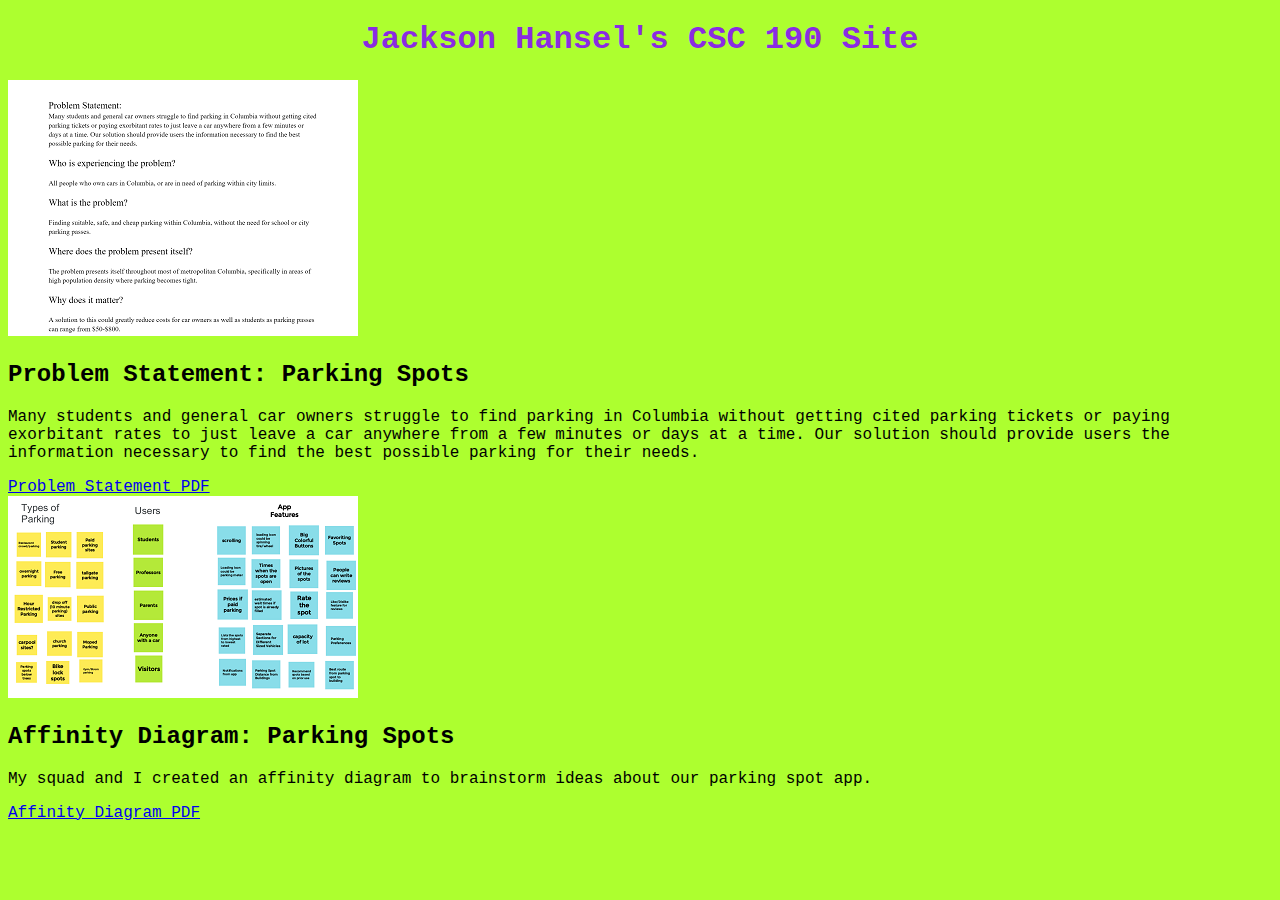
==== index.html @ e5af9d3e "Add files via upload" ====
<!DOCTYPE html>
<html>
    <head>
        <title>CSC 190: Jackson Hansel</title>
        <link rel="stylesheet" href="styles.css">
    </head>
    <body>
        <h1>Jackson Hansel's CSC 190 Site</h1>
        <!-- Problem Statement-->
        <section class="assingment">
            <a href="files/ProblemStatement.pdf"><img src="images/Screenshot for problem statement.png"></a>
            <section class="assignment-details">
                <h2>Problem Statement: Parking Spots</h2>
                <p>Many students and general car owners struggle to find parking in Columbia without getting cited parking tickets or paying exorbitant rates to just leave a car anywhere from a few minutes or days at a time. Our solution should provide users the information necessary to find the best possible parking for their needs.</p>
                <a href="files/ProblemStatement.pdf">Problem Statement PDF</a>
            </section>
        </section>
        <!-- Affinity Diagram-->
        <section class="assingment">
            <a href="files/Affinitydiagram.pdf"><img src="images/Affinitydiagram.png"></a>
            <section class="assignment-details">
                <h2>Affinity Diagram: Parking Spots</h2>
                <p>My squad and I created an affinity diagram to brainstorm ideas about our parking spot app.</p>
                <a href="files/Affinitydiagram.pdf">Affinity Diagram PDF</a>
            </section>
        </section>
    </body>
</html>
---- styles.css ----
body {
    background:greenyellow;
    font-family: 'Courier New', Courier, monospace;
}
h1{
    color:blueviolet;
    text-align: center;
}
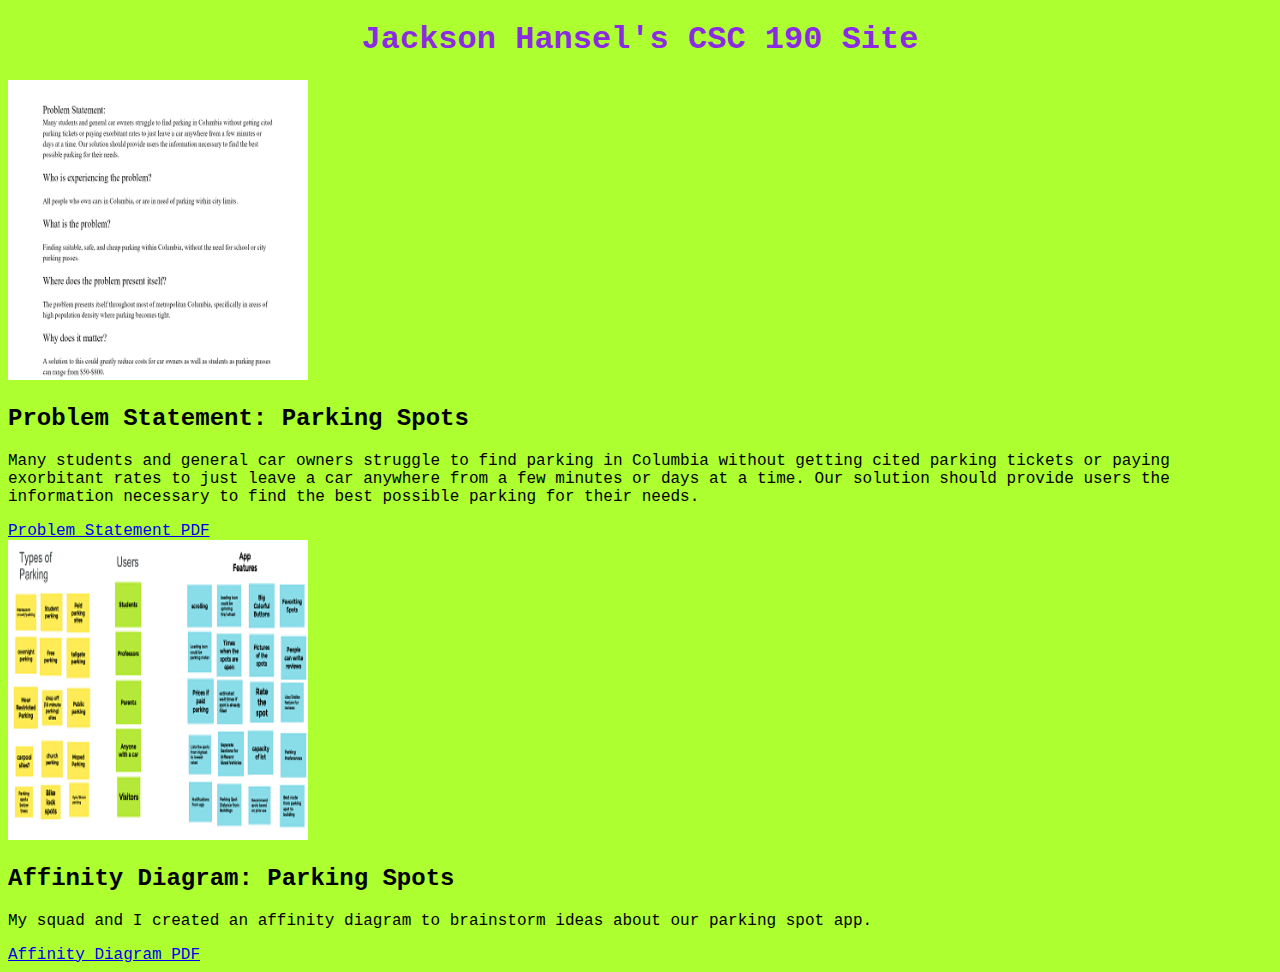
==== commit 4dc46443: "Add files via upload" ====
--- a/index.html
+++ b/index.html
@@ -8,7 +8,7 @@
         <h1>Jackson Hansel's CSC 190 Site</h1>
         <!-- Problem Statement-->
         <section class="assingment">
-            <a href="files/ProblemStatement.pdf"><img src="images/Screenshot for problem statement.png"></a>
+            <a href="files/ProblemStatement.pdf"><img height="300px" width="300px" src="images/Screenshot for problem statement.png"></a>
             <section class="assignment-details">
                 <h2>Problem Statement: Parking Spots</h2>
                 <p>Many students and general car owners struggle to find parking in Columbia without getting cited parking tickets or paying exorbitant rates to just leave a car anywhere from a few minutes or days at a time. Our solution should provide users the information necessary to find the best possible parking for their needs.</p>
@@ -17,7 +17,7 @@
         </section>
         <!-- Affinity Diagram-->
         <section class="assingment">
-            <a href="files/Affinitydiagram.pdf"><img src="images/Affinitydiagram.png"></a>
+            <a href="files/Affinitydiagram.pdf"><img height="300px" width="300px" src="images/Affinitydiagram.png"></a>
             <section class="assignment-details">
                 <h2>Affinity Diagram: Parking Spots</h2>
                 <p>My squad and I created an affinity diagram to brainstorm ideas about our parking spot app.</p>
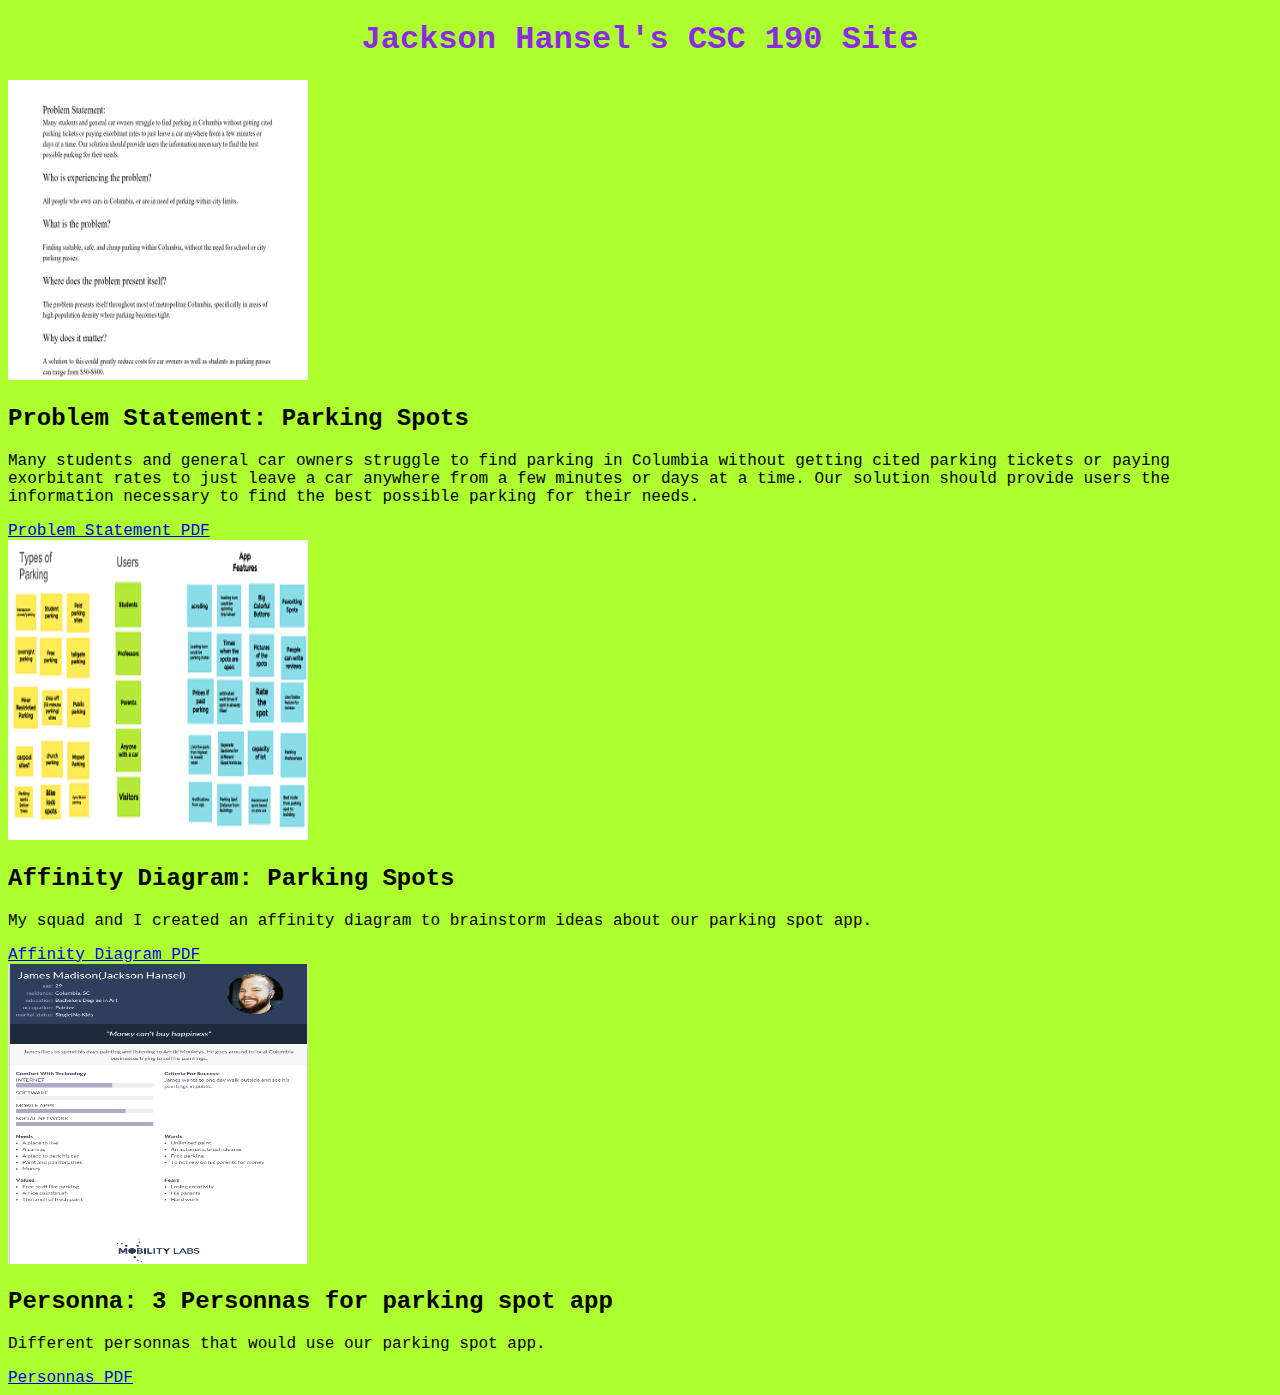
==== commit aa4f3f50: "Add files via upload" ====
--- a/index.html
+++ b/index.html
@@ -8,11 +8,11 @@
         <h1>Jackson Hansel's CSC 190 Site</h1>
         <!-- Problem Statement-->
         <section class="assingment">
-            <a href="files/ProblemStatement.pdf"><img height="300px" width="300px" src="images/Screenshot for problem statement.png"></a>
+            <a href="files/Team 10 Problem Statement.pdf"><img height="300px" width="300px" src="images/Screenshot for problem statement.png"></a>
             <section class="assignment-details">
                 <h2>Problem Statement: Parking Spots</h2>
                 <p>Many students and general car owners struggle to find parking in Columbia without getting cited parking tickets or paying exorbitant rates to just leave a car anywhere from a few minutes or days at a time. Our solution should provide users the information necessary to find the best possible parking for their needs.</p>
-                <a href="files/ProblemStatement.pdf">Problem Statement PDF</a>
+                <a href="files/Team 10 Problem Statement.pdf">Problem Statement PDF</a>
             </section>
         </section>
         <!-- Affinity Diagram-->
@@ -24,5 +24,14 @@
                 <a href="files/Affinitydiagram.pdf">Affinity Diagram PDF</a>
             </section>
         </section>
+                <!-- Personna  Assignment-->
+                <section class="assingment">
+                    <a href="files/Personas.pdf"><img height="300px" width="300px" src="images/Personas.png"></a>
+                    <section class="assignment-details">
+                        <h2>Personna: 3 Personnas for parking spot app</h2>
+                        <p>Different personnas that would use our parking spot app.</p>
+                        <a href="files/Personas.pdf">Personnas PDF</a>
+                    </section>
+                </section>
     </body>
 </html>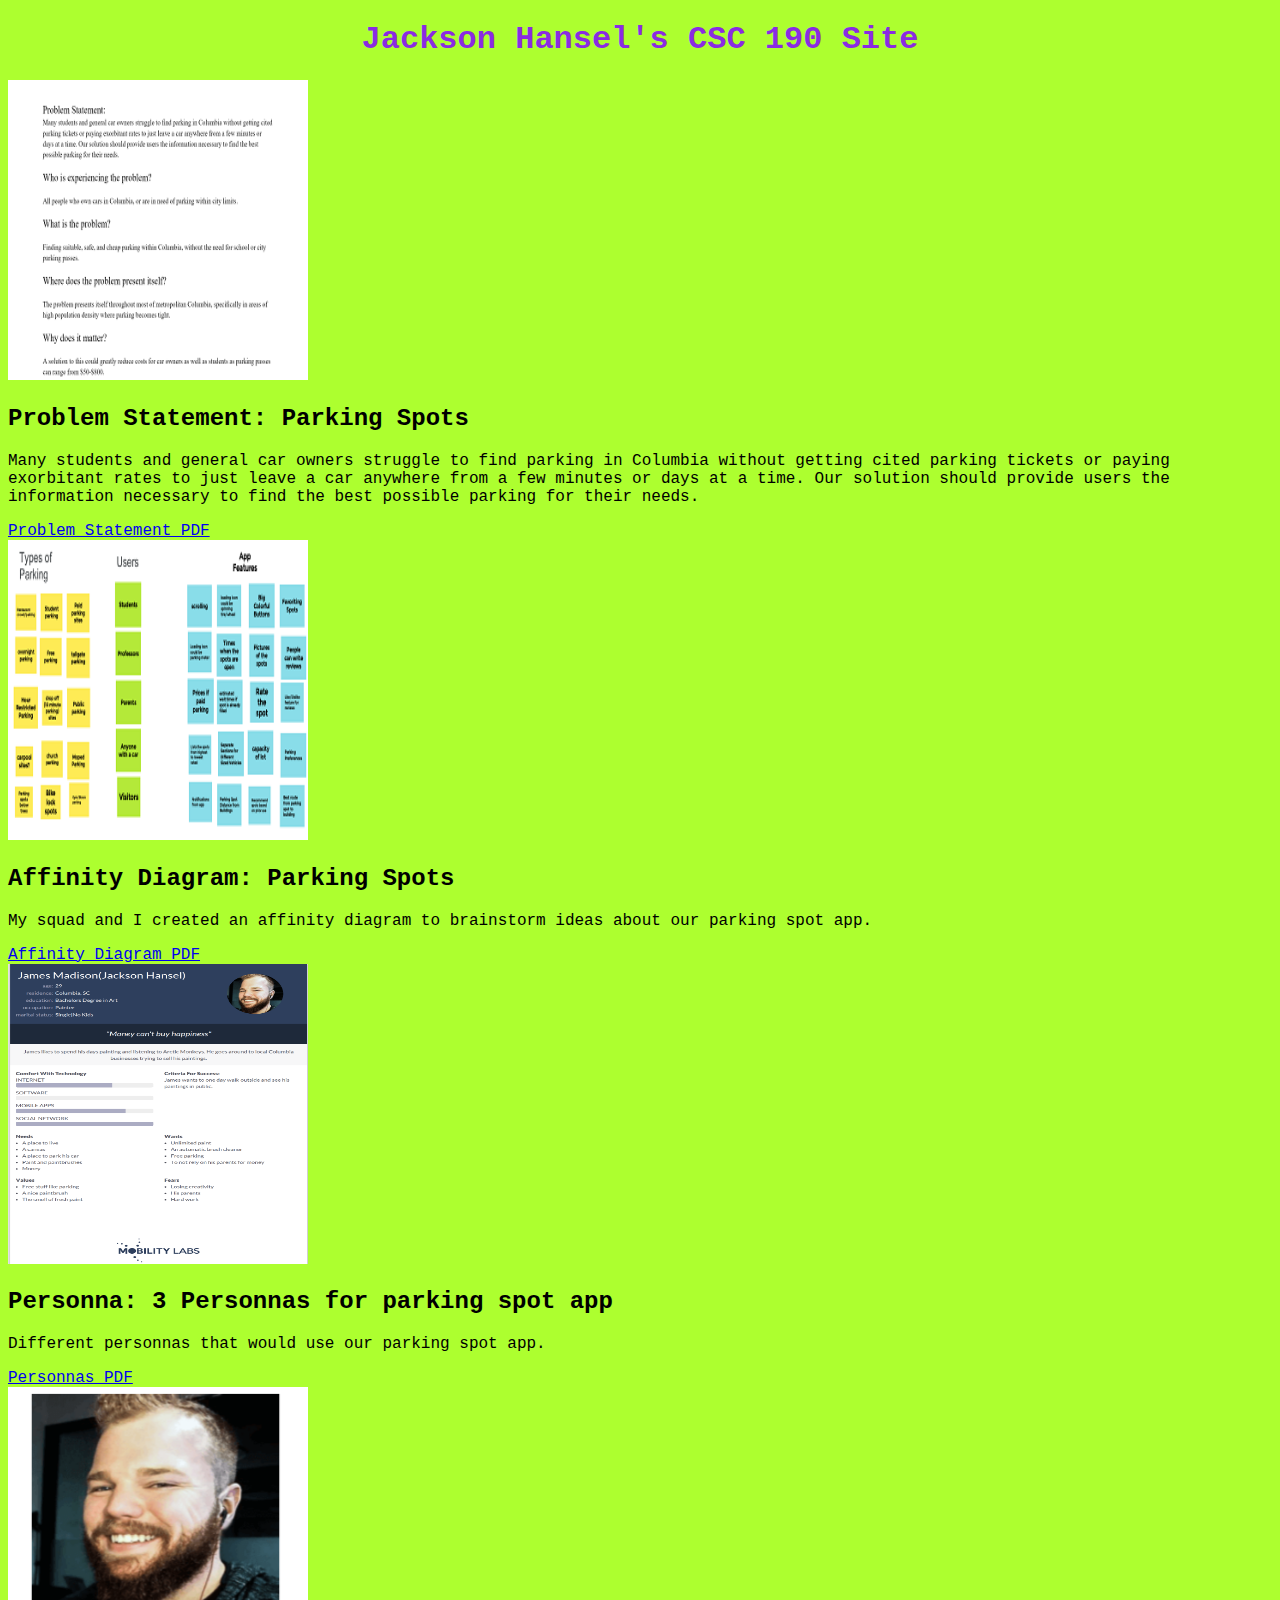
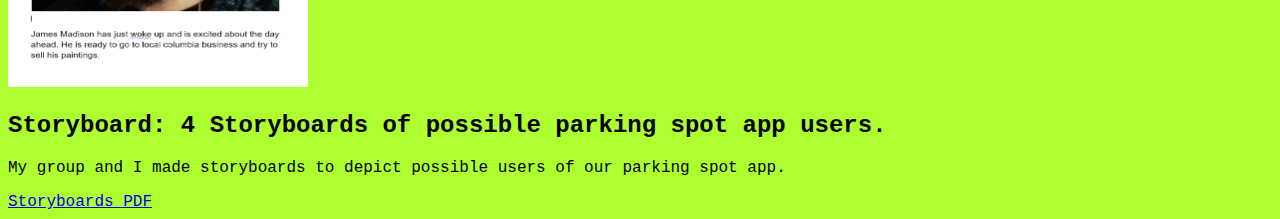
==== commit 04714b7c: "Add files via upload" ====
--- a/index.html
+++ b/index.html
@@ -24,14 +24,23 @@
                 <a href="files/Affinitydiagram.pdf">Affinity Diagram PDF</a>
             </section>
         </section>
-                <!-- Personna  Assignment-->
-                <section class="assingment">
-                    <a href="files/Personas.pdf"><img height="300px" width="300px" src="images/Personas.png"></a>
-                    <section class="assignment-details">
-                        <h2>Personna: 3 Personnas for parking spot app</h2>
-                        <p>Different personnas that would use our parking spot app.</p>
-                        <a href="files/Personas.pdf">Personnas PDF</a>
-                    </section>
+            <!-- Personna  Assignment-->
+             <section class="assingment">
+                <a href="files/Personas.pdf"><img height="300px" width="300px" src="images/Personas.png"></a>
+                <section class="assignment-details">
+                    <h2>Personna: 3 Personnas for parking spot app</h2>
+                    <p>Different personnas that would use our parking spot app.</p>
+                    <a href="files/Personas.pdf">Personnas PDF</a>
                 </section>
+            </section>
+            <!-- Storyboard  Assignment-->
+            <section class="assingment">
+                <a href="files/Storyboards.pdf"><img height="300px" width="300px" src="images/Storyboard.png"></a>
+                <section class="assignment-details">
+                    <h2>Storyboard: 4 Storyboards of possible parking spot app users.</h2>
+                    <p>My group and I made storyboards to depict possible users of our parking spot app.</p>
+                    <a href="files/Storyboards.pdf">Storyboards PDF</a>
+                </section>
+            </section>
     </body>
 </html>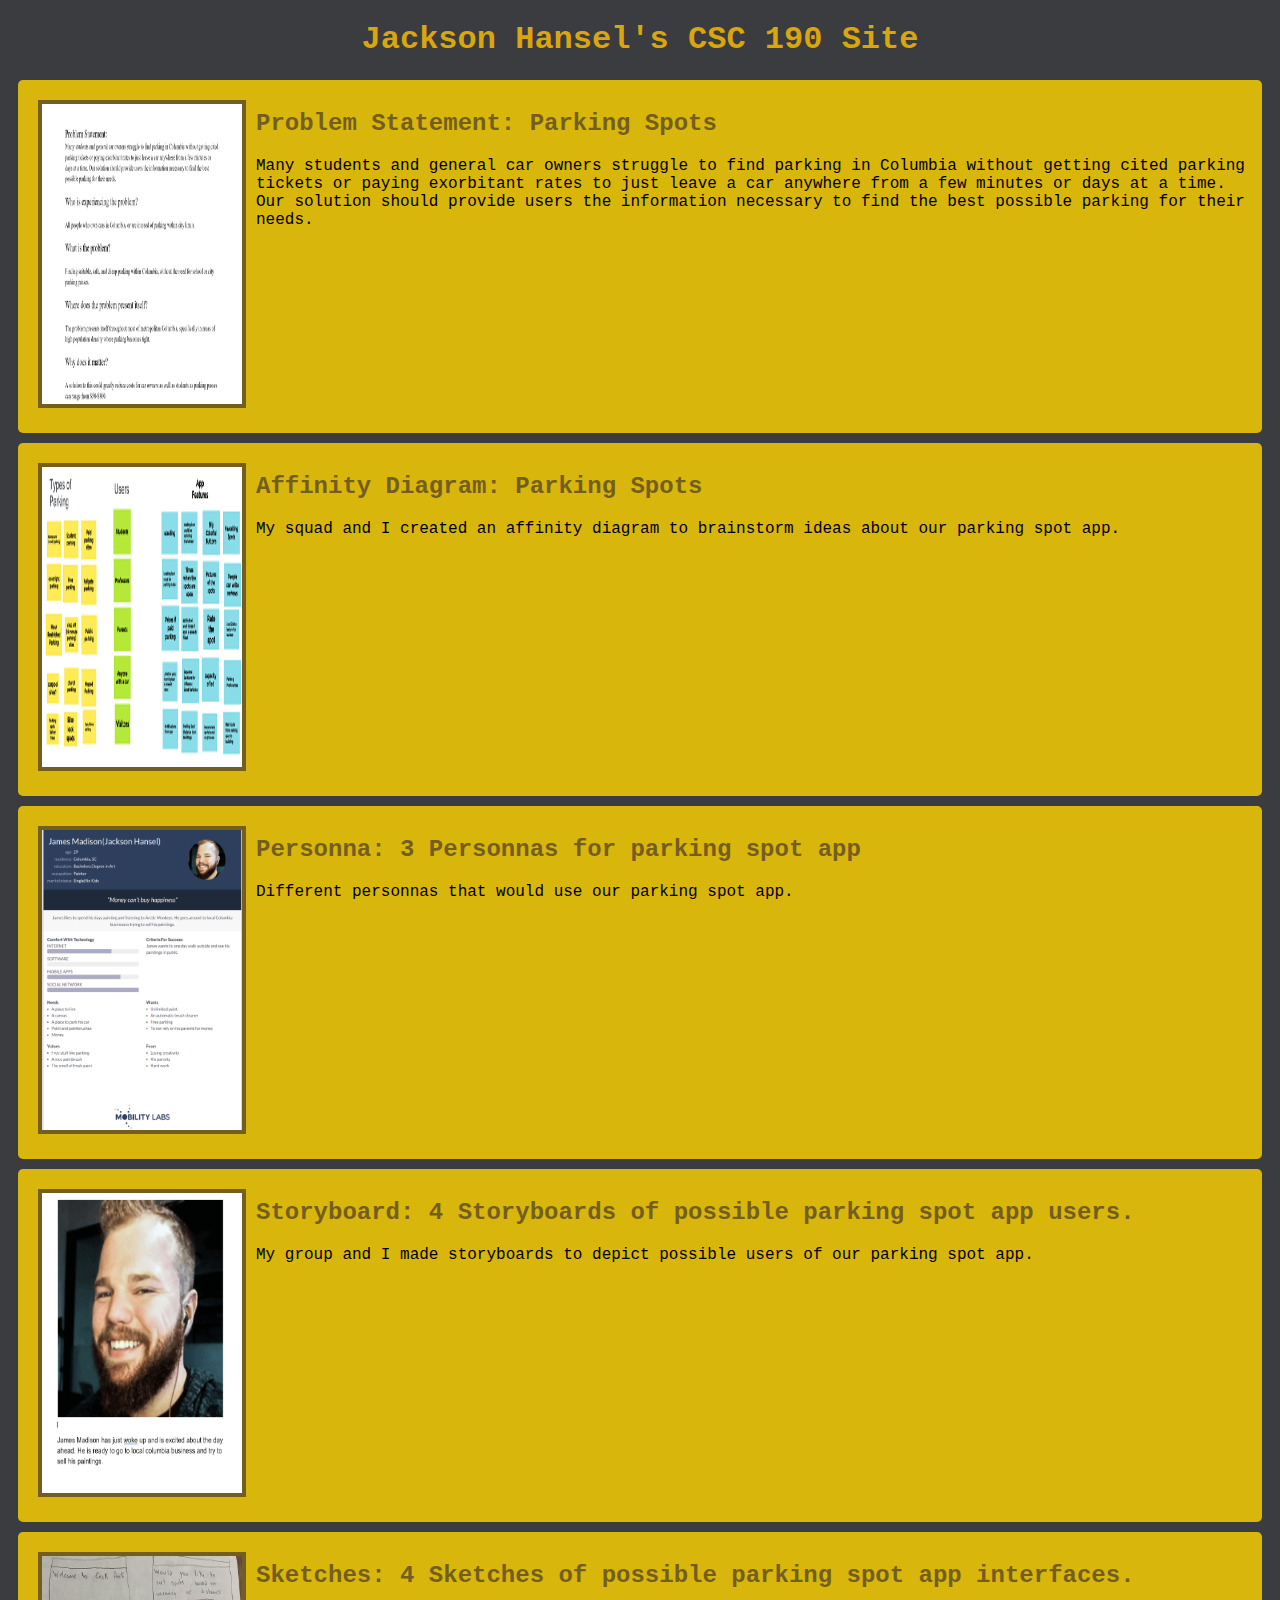
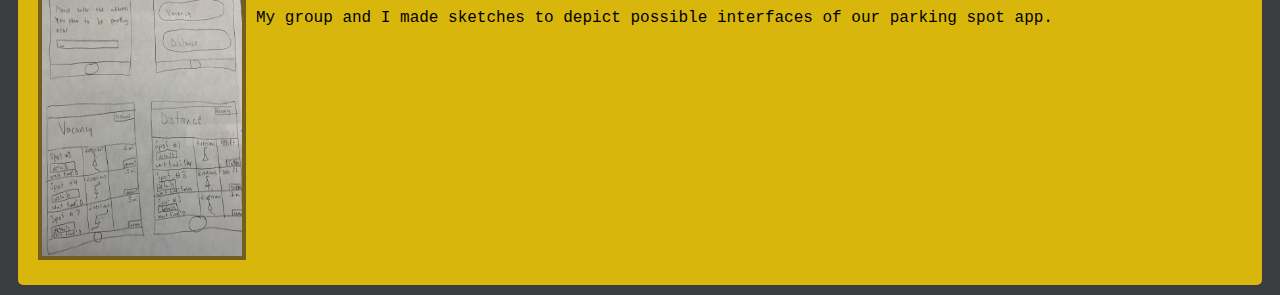
==== commit 72d3e614: "Add files via upload" ====
--- a/index.html
+++ b/index.html
@@ -10,37 +10,46 @@
         <section class="assingment">
             <a href="files/Team 10 Problem Statement.pdf"><img height="300px" width="300px" src="images/Screenshot for problem statement.png"></a>
             <section class="assignment-details">
-                <h2>Problem Statement: Parking Spots</h2>
+                <a href="files/Team 10 Problem Statement.pdf"><h2>Problem Statement: Parking Spots</h2></a>
                 <p>Many students and general car owners struggle to find parking in Columbia without getting cited parking tickets or paying exorbitant rates to just leave a car anywhere from a few minutes or days at a time. Our solution should provide users the information necessary to find the best possible parking for their needs.</p>
-                <a href="files/Team 10 Problem Statement.pdf">Problem Statement PDF</a>
+                
             </section>
         </section>
         <!-- Affinity Diagram-->
         <section class="assingment">
             <a href="files/Affinitydiagram.pdf"><img height="300px" width="300px" src="images/Affinitydiagram.png"></a>
             <section class="assignment-details">
-                <h2>Affinity Diagram: Parking Spots</h2>
+                <a href="files/Affinitydiagram.pdf"><h2>Affinity Diagram: Parking Spots</h2></a>
                 <p>My squad and I created an affinity diagram to brainstorm ideas about our parking spot app.</p>
-                <a href="files/Affinitydiagram.pdf">Affinity Diagram PDF</a>
+                
             </section>
         </section>
             <!-- Personna  Assignment-->
              <section class="assingment">
                 <a href="files/Personas.pdf"><img height="300px" width="300px" src="images/Personas.png"></a>
                 <section class="assignment-details">
-                    <h2>Personna: 3 Personnas for parking spot app</h2>
+                    <a href="files/Personas.pdf"><h2>Personna: 3 Personnas for parking spot app</h2></a>
                     <p>Different personnas that would use our parking spot app.</p>
-                    <a href="files/Personas.pdf">Personnas PDF</a>
+                   
                 </section>
             </section>
             <!-- Storyboard  Assignment-->
             <section class="assingment">
                 <a href="files/Storyboards.pdf"><img height="300px" width="300px" src="images/Storyboard.png"></a>
                 <section class="assignment-details">
-                    <h2>Storyboard: 4 Storyboards of possible parking spot app users.</h2>
+                    <a href="files/Storyboards.pdf"><h2>Storyboard: 4 Storyboards of possible parking spot app users.</h2></a>
                     <p>My group and I made storyboards to depict possible users of our parking spot app.</p>
-                    <a href="files/Storyboards.pdf">Storyboards PDF</a>
+                   
                 </section>
             </section>
+                        <!-- Sketches  Assignment-->
+                        <section class="assingment">
+                            <a href="files/Sketches.pdf"><img height="300px" width="300px" src="images/Sketches.png"></a>
+                            <section class="assignment-details">
+                                <a href="files/Sketches.pdf"><h2>Sketches: 4 Sketches of possible parking spot app interfaces.</h2></a>
+                                <p>My group and I made sketches to depict possible interfaces of our parking spot app.</p>
+                               
+                            </section>
+                        </section>
     </body>
 </html>--- a/styles.css
+++ b/styles.css
@@ -1,8 +1,40 @@
 body {
-    background:greenyellow;
+    background:#3B3C40;
     font-family: 'Courier New', Courier, monospace;
 }
+
+.assingment{
+    display:flex;
+    padding: 10px;
+    margin: 10px;
+    background: #D9B60B;
+    border-radius: 5px;
+    
+}
+
+.assingment img{
+    width: 200px;
+    margin: 10px;
+    border: 4px solid #735E1F;
+}
+.assingment img:hover{
+
+    border: 4px solid #3B3C40;
+}
+
 h1{
-    color:blueviolet;
+    color:#D9A60D;
     text-align: center;
+}
+h1:hover{
+    color: #A68217;
+}
+
+a:hover{
+    color: #3B3C40;
+}
+
+a{
+    text-decoration: none;
+    color: #735E1F;
 }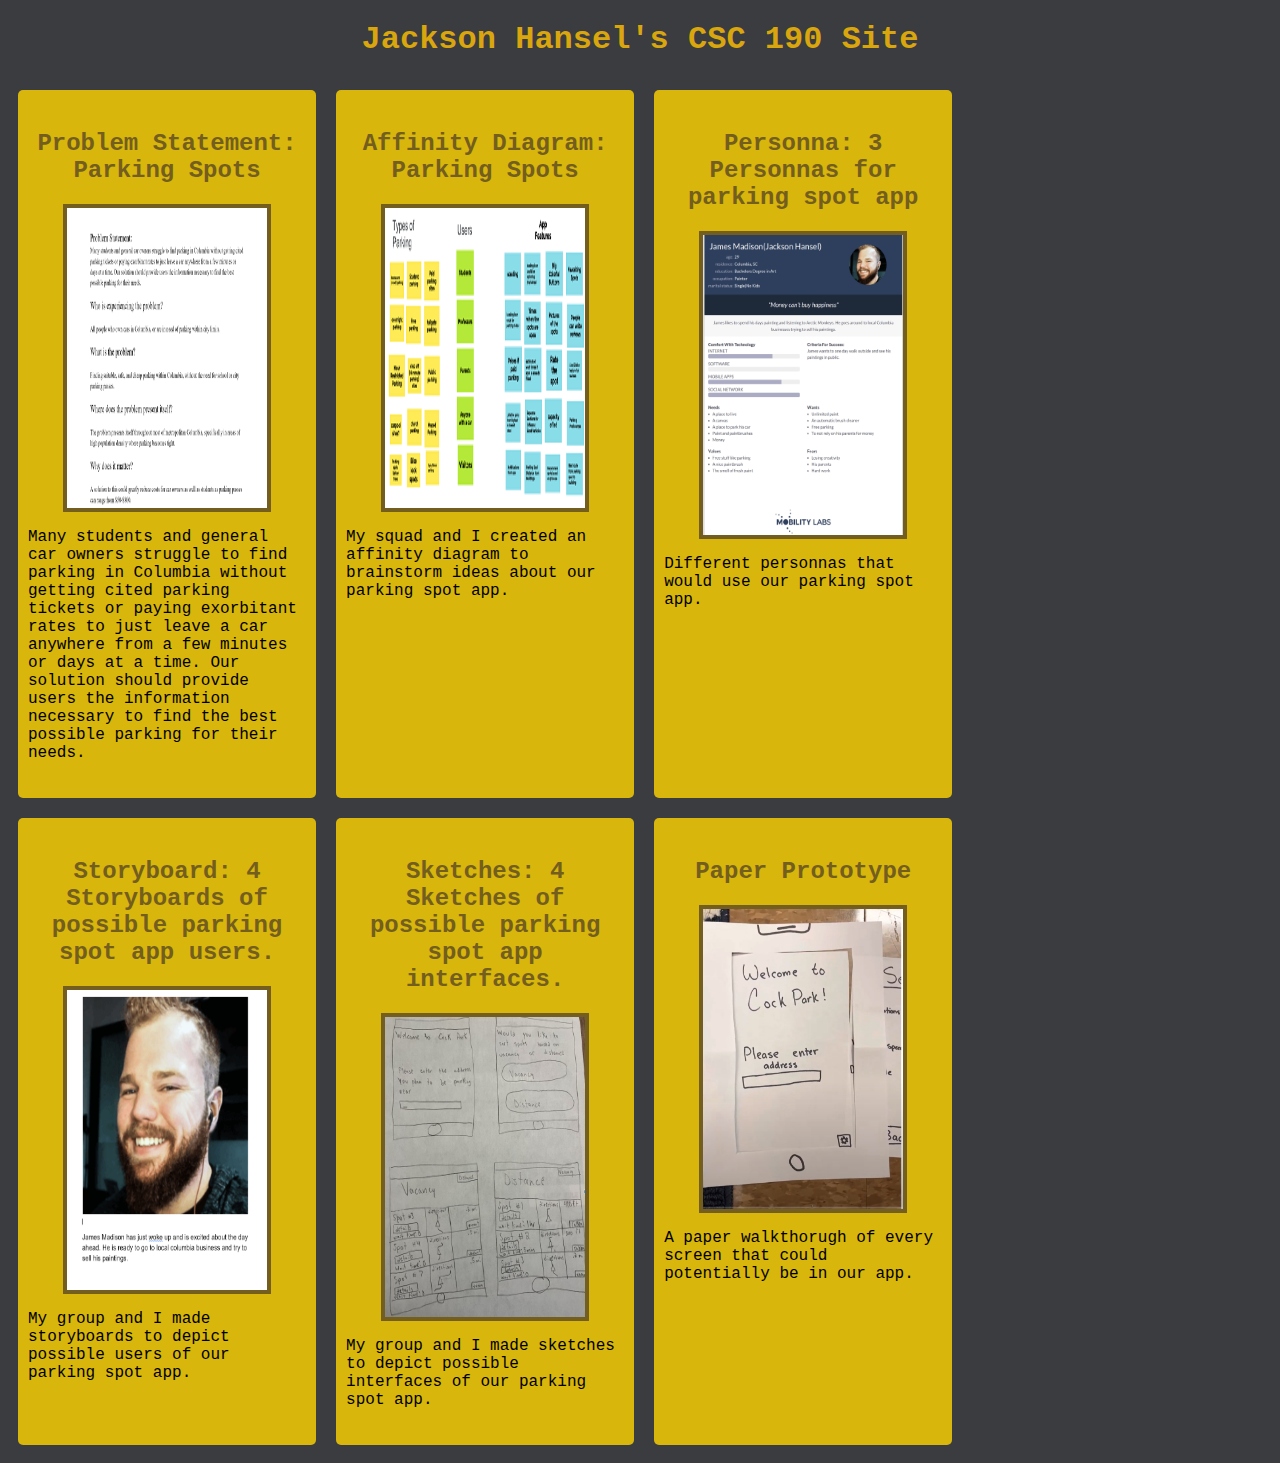
==== commit 9d434bde: "Add files via upload" ====
--- a/index.html
+++ b/index.html
@@ -6,50 +6,67 @@
     </head>
     <body>
         <h1>Jackson Hansel's CSC 190 Site</h1>
-        <!-- Problem Statement-->
-        <section class="assingment">
-            <a href="files/Team 10 Problem Statement.pdf"><img height="300px" width="300px" src="images/Screenshot for problem statement.png"></a>
-            <section class="assignment-details">
+    <div class = "assignments">
+            <!-- Problem Statement-->
+            <section class="assingment">
                 <a href="files/Team 10 Problem Statement.pdf"><h2>Problem Statement: Parking Spots</h2></a>
-                <p>Many students and general car owners struggle to find parking in Columbia without getting cited parking tickets or paying exorbitant rates to just leave a car anywhere from a few minutes or days at a time. Our solution should provide users the information necessary to find the best possible parking for their needs.</p>
-                
-            </section>
-        </section>
-        <!-- Affinity Diagram-->
-        <section class="assingment">
-            <a href="files/Affinitydiagram.pdf"><img height="300px" width="300px" src="images/Affinitydiagram.png"></a>
-            <section class="assignment-details">
-                <a href="files/Affinitydiagram.pdf"><h2>Affinity Diagram: Parking Spots</h2></a>
-                <p>My squad and I created an affinity diagram to brainstorm ideas about our parking spot app.</p>
-                
-            </section>
-        </section>
-            <!-- Personna  Assignment-->
-             <section class="assingment">
-                <a href="files/Personas.pdf"><img height="300px" width="300px" src="images/Personas.png"></a>
+                <a href="files/Team 10 Problem Statement.pdf"><img height="300px" width="300px" src="images/Screenshot for problem statement.png"></a>
                 <section class="assignment-details">
-                    <a href="files/Personas.pdf"><h2>Personna: 3 Personnas for parking spot app</h2></a>
-                    <p>Different personnas that would use our parking spot app.</p>
-                   
+                  
+                    <p>Many students and general car owners struggle to find parking in Columbia without getting cited parking tickets or paying exorbitant rates to just leave a car anywhere from a few minutes or days at a time. Our solution should provide users the information necessary to find the best possible parking for their needs.</p>
+                    
                 </section>
             </section>
-            <!-- Storyboard  Assignment-->
+            <!-- Affinity Diagram-->
             <section class="assingment">
-                <a href="files/Storyboards.pdf"><img height="300px" width="300px" src="images/Storyboard.png"></a>
+                <a href="files/Affinitydiagram.pdf"><h2>Affinity Diagram: Parking Spots</h2></a>
+                <a href="files/Affinitydiagram.pdf"><img height="300px" width="300px" src="images/Affinitydiagram.png"></a>
                 <section class="assignment-details">
-                    <a href="files/Storyboards.pdf"><h2>Storyboard: 4 Storyboards of possible parking spot app users.</h2></a>
-                    <p>My group and I made storyboards to depict possible users of our parking spot app.</p>
                    
+                    <p>My squad and I created an affinity diagram to brainstorm ideas about our parking spot app.</p>
+                    
                 </section>
             </section>
+                <!-- Personna  Assignment-->
+                <section class="assingment">
+                    <a href="files/Personas.pdf"><h2>Personna: 3 Personnas for parking spot app</h2></a>
+                    <a href="files/Personas.pdf"><img height="300px" width="300px" src="images/Personas.png"></a>
+                    <section class="assignment-details">
+                       
+                        <p>Different personnas that would use our parking spot app.</p>
+                    
+                    </section>
+                </section>
+                <!-- Storyboard  Assignment-->
+                <section class="assingment">
+                    <a href="files/Storyboards.pdf"><h2>Storyboard: 4 Storyboards of possible parking spot app users.</h2></a>
+                    <a href="files/Storyboards.pdf"><img height="300px" width="300px" src="images/Storyboard.png"></a>
+                    <section class="assignment-details">
+                       
+                        <p>My group and I made storyboards to depict possible users of our parking spot app.</p>
+                    
+                    </section>
+                </section>
                         <!-- Sketches  Assignment-->
                         <section class="assingment">
+                            <a href="files/Sketches.pdf"><h2>Sketches: 4 Sketches of possible parking spot app interfaces.</h2></a>
                             <a href="files/Sketches.pdf"><img height="300px" width="300px" src="images/Sketches.png"></a>
                             <section class="assignment-details">
-                                <a href="files/Sketches.pdf"><h2>Sketches: 4 Sketches of possible parking spot app interfaces.</h2></a>
+
                                 <p>My group and I made sketches to depict possible interfaces of our parking spot app.</p>
                                
                             </section>
                         </section>
+                         <!-- Paper Prototype  Assignment-->
+                         <section class="assingment">
+                            <a href="https://www.youtube.com/watch?v=bwN3q0g81Hk"><h2>Paper Prototype</h2></a>
+                            <a href="https://www.youtube.com/watch?v=bwN3q0g81Hk"><img height="300px" width="300px" src="images/Paper Prototype.png"></a>
+                            <section class="assignment-details">
+                                
+                                <p>A paper walkthorugh of every screen that could potentially be in our app. </p>
+                               
+                            </section>
+                        </section>
+    </div>   
     </body>
 </html>--- a/styles.css
+++ b/styles.css
@@ -3,9 +3,14 @@
     font-family: 'Courier New', Courier, monospace;
 }
 
+.assignments{
+    display: flex;
+    flex-wrap: wrap;
+}
+
 .assingment{
-    display:flex;
-    padding: 10px;
+    width: 22%;
+    padding: 20px 10px;
     margin: 10px;
     background: #D9B60B;
     border-radius: 5px;
@@ -16,6 +21,8 @@
     width: 200px;
     margin: 10px;
     border: 4px solid #735E1F;
+    display: block;
+    margin: auto;
 }
 .assingment img:hover{
 
@@ -34,6 +41,10 @@
     color: #3B3C40;
 }
 
+h2{
+    text-align: center;
+}
+
 a{
     text-decoration: none;
     color: #735E1F;
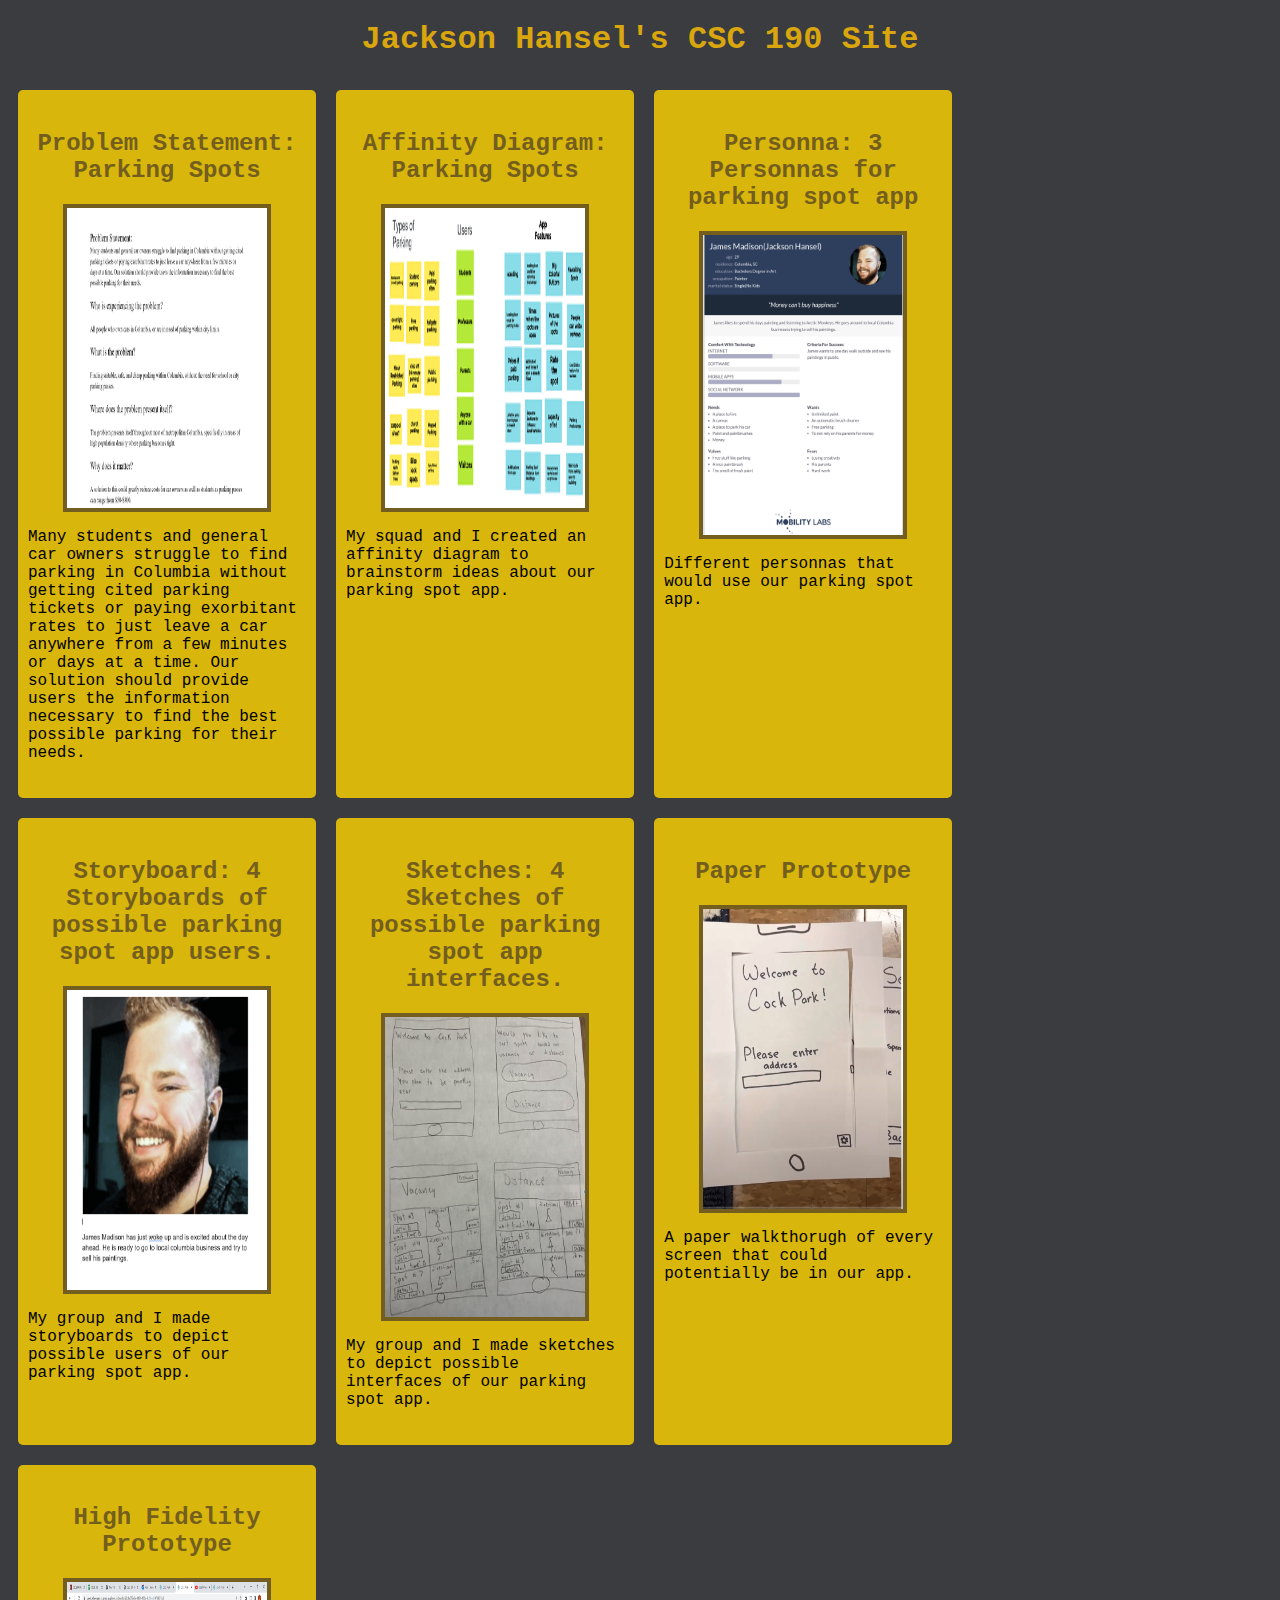
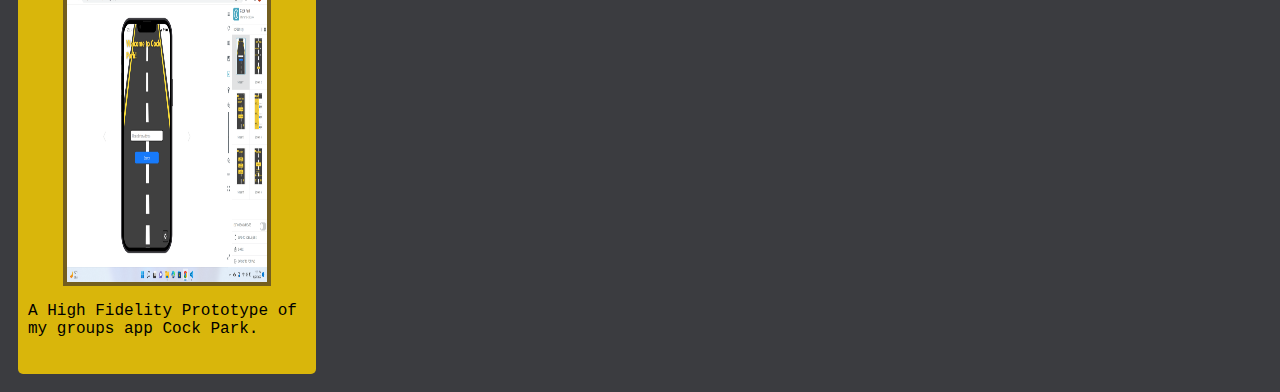
==== commit 03a730cc: "Add files via upload" ====
--- a/index.html
+++ b/index.html
@@ -67,6 +67,16 @@
                                
                             </section>
                         </section>
+                          <!-- Hig Fidelity Prototype  Assignment-->
+                          <section class="assingment">
+                            <a href="files/Cock Park-html/fullscreen.html"><h2>High Fidelity Prototype</h2></a>
+                            <a href="files/Cock Park-html/fullscreen.html"><img height="300px" width="300px" src="images/High Fid Proto.png"></a>
+                            <section class="assignment-details">
+                                
+                                <p>A High Fidelity Prototype of my groups app Cock Park. </p>
+                               
+                            </section>
+                        </section>
     </div>   
     </body>
 </html>